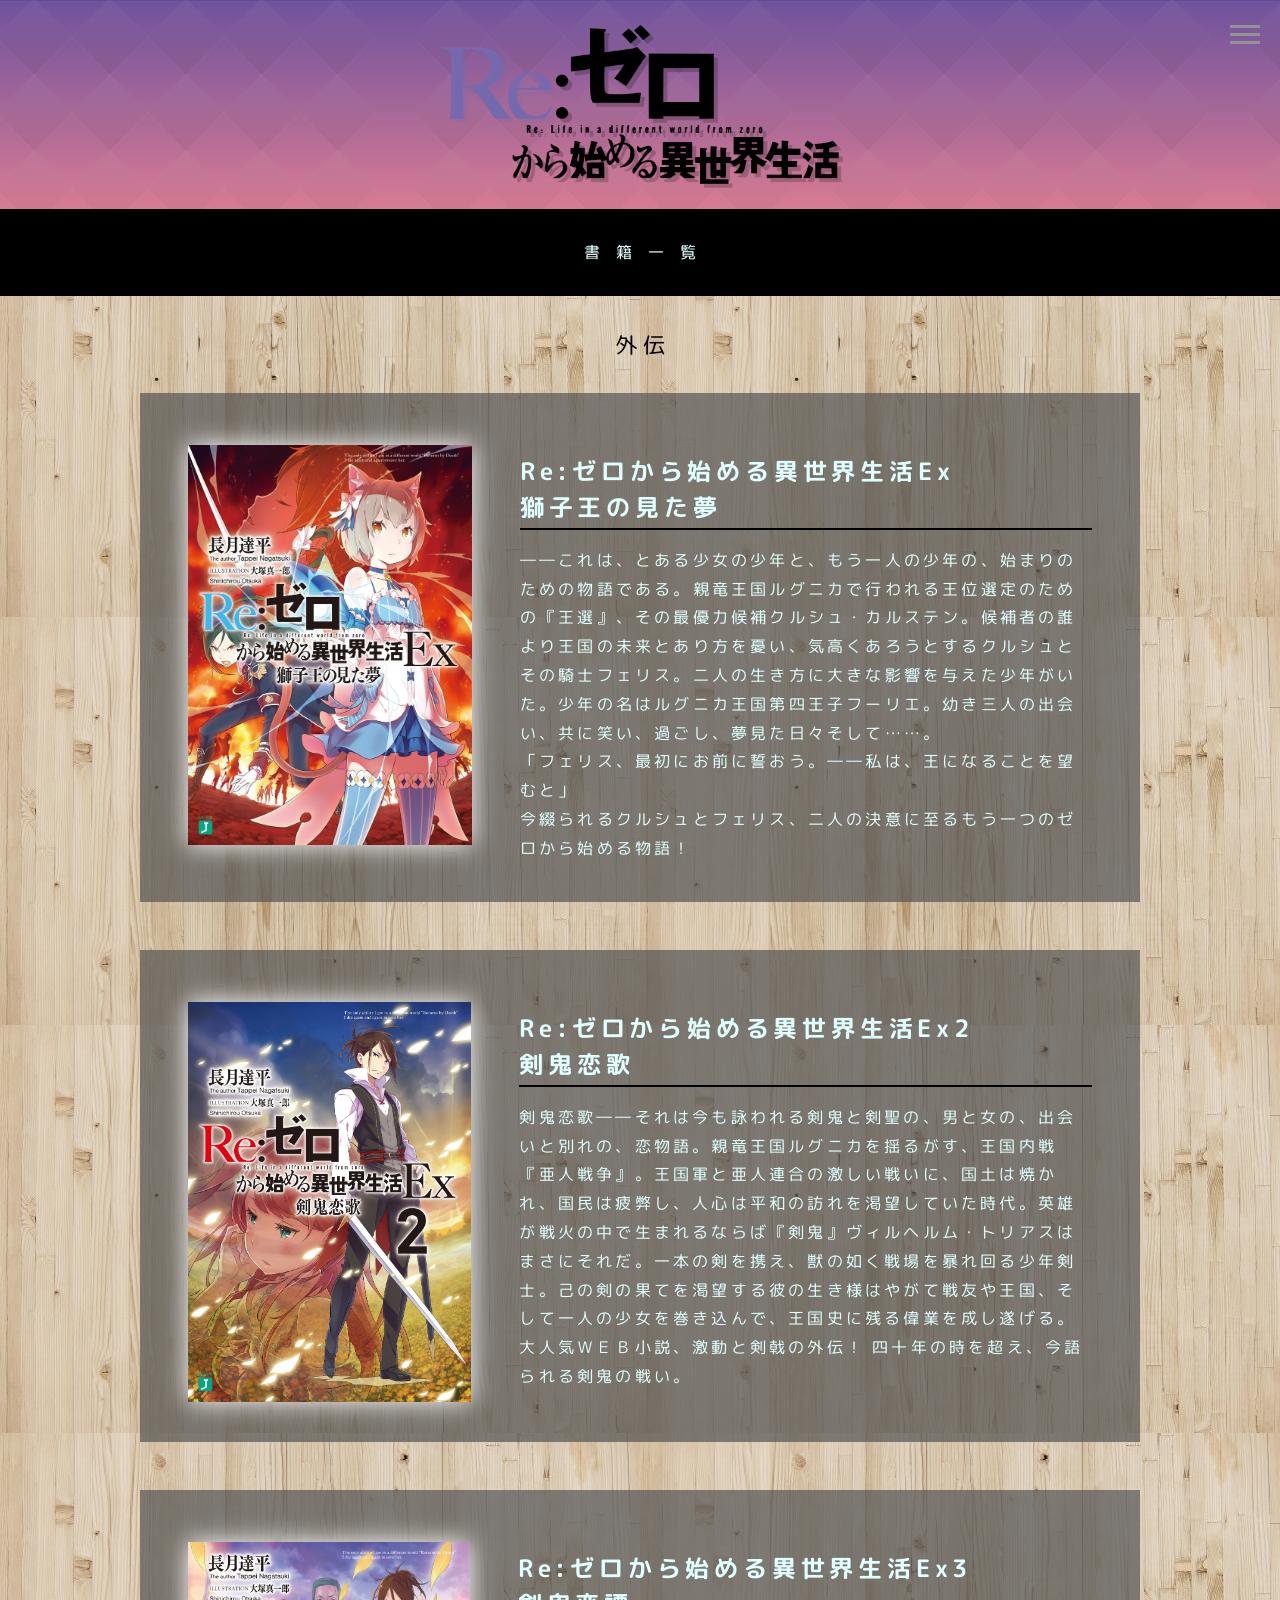
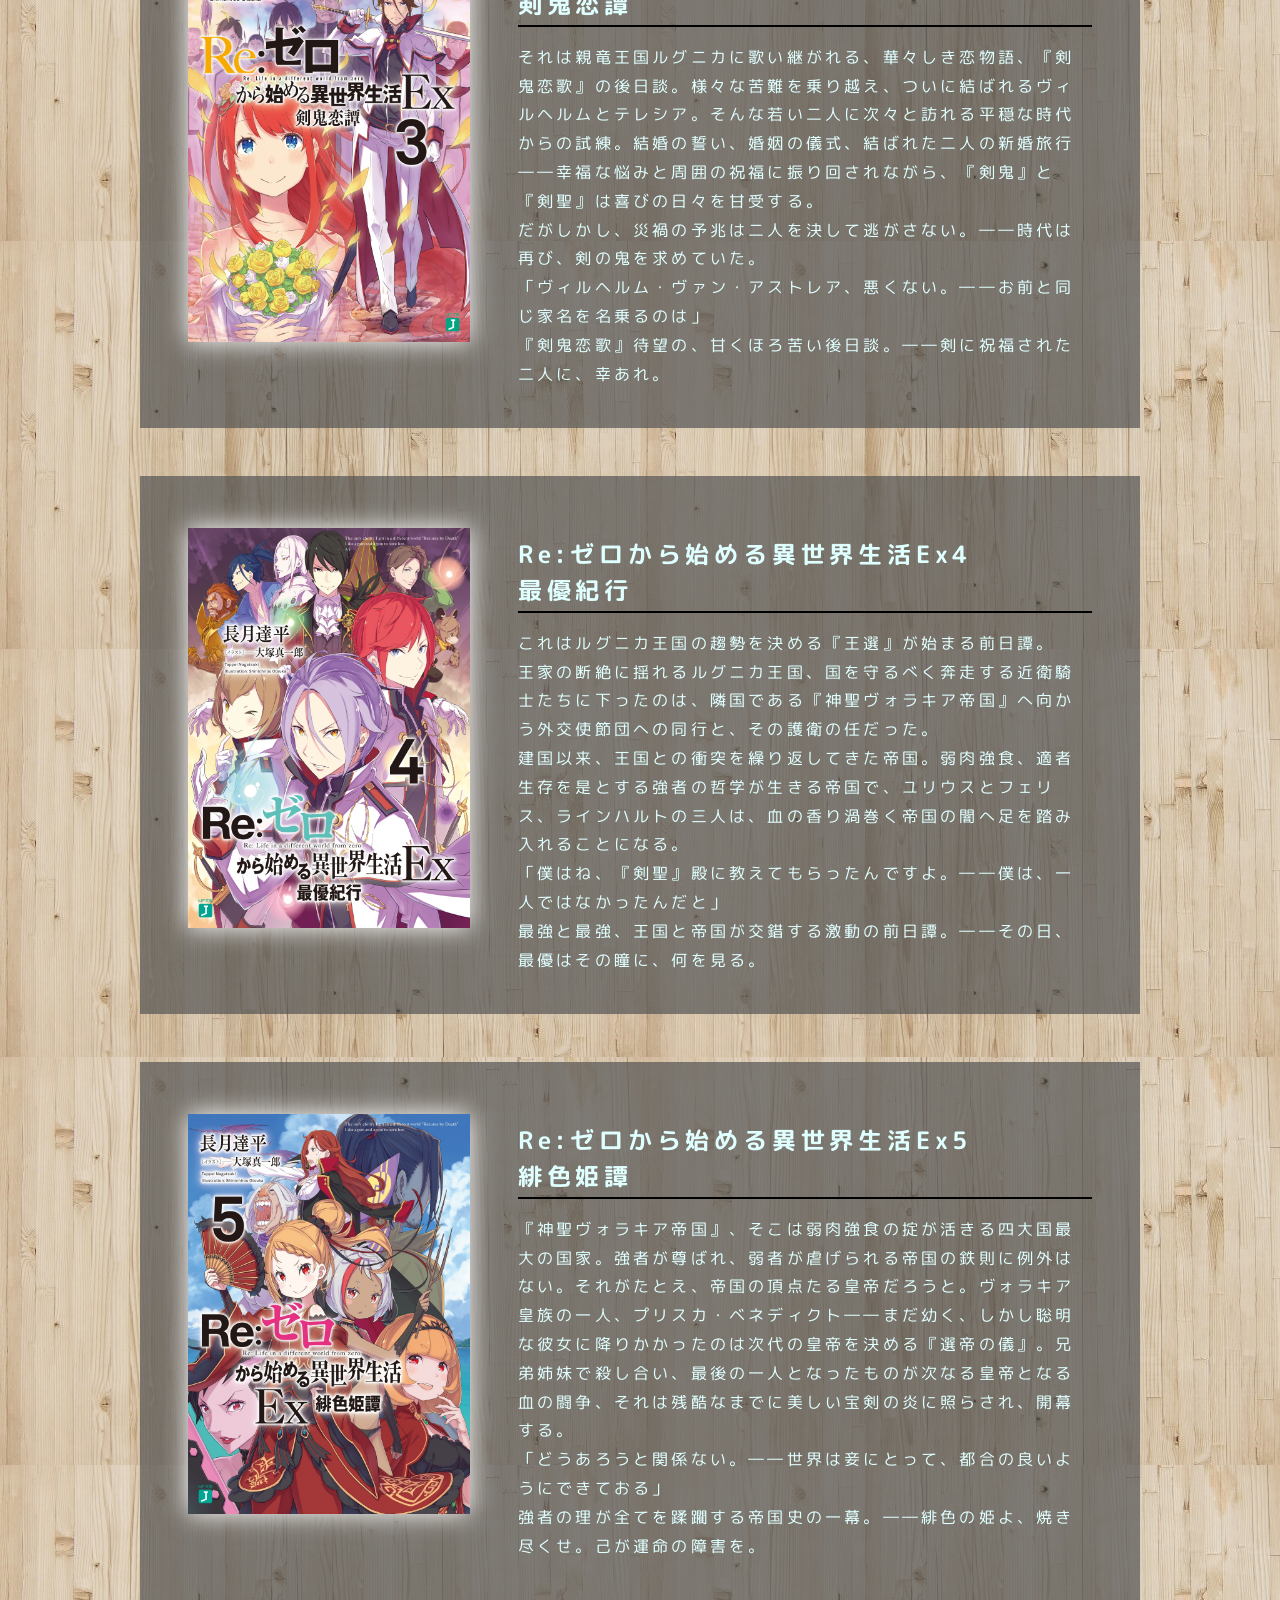
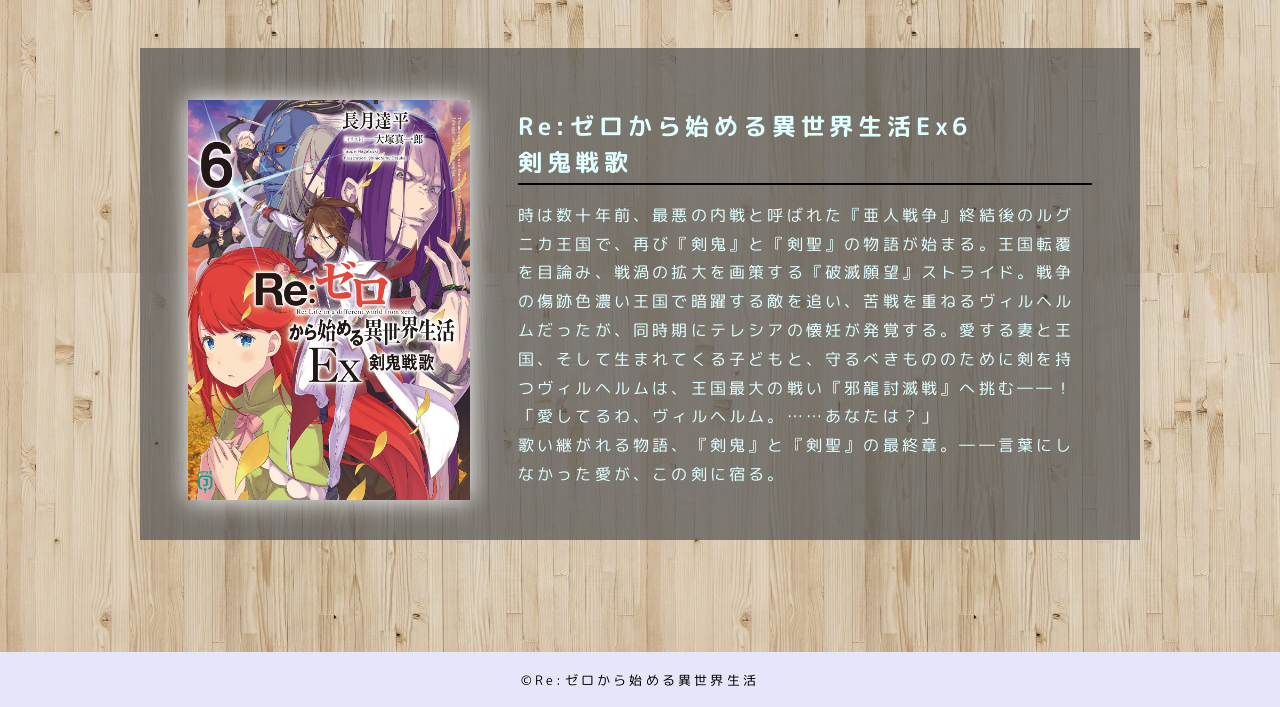
==== index_ex.html @ 00c1532e "first" ====
<!DOCTYPE html>
<html lang="ja">

<head>
  <meta charset="UTF-8">
  <meta name="viewport" content="width=device-width, initial-scale=1.0">
  <title>Re:ゼロから始める異世界生活 書籍一覧</title>
  <link rel="stylesheet"
    href="https://fonts.googleapis.com/css2?family=Material+Symbols+Outlined:opsz,wght,FILL,GRAD@48,400,0,0" />
  <!-- <link href="https://fonts.googleapis.com/earlyaccess/hannari.css" rel="stylesheet">   -->
  <link rel="stylesheet" href="style.css">
  <link rel="shortcut icon" href="7-78067_book-icon-by-book-favicon-free.png" type="image/x-icon">
</head>

<body>
  <header>
    <div id="top">
      <img src="rogo.png" width="400">
      <img src="rogo.png" width="400" class="layer">
    </div>
    <!-- ヘッダーメニューいったん非表示 -->
    <!-- <nav>
      <ul>
        <li><a href="#honpen">本編</a></li>
        <li><a href="#ex">外伝</a></li>
        <li><a href="#short">短編集</a></li>
        <li><a href="#p">公式ガイド</a></li>
      </ul>
    </nav> -->
  </header>

  <!-- ハンバーガーメニュー -->
  <div class="hamburger">
    <span></span>
    <span></span>
    <span></span>
  </div>

  <nav class="menu">
    <ul>
      <li><a href="index.html">本編</a></li>
      <li class="non">外伝</li>
      <li><a href="index_short.html">短編集</a></li>
      <li><a href="index_guide.html">公式ガイド</a></li>
    </ul>
  </nav>

  <main>
    <div class="pagetop">
      <span class="material-symbols-outlined">
        arrow_upward
      </span>
    </div>

    <h1>書籍一覧</h1>
    <h2 id="ex">外伝</h2>

    <div id="book-list"></div>
    
  </main>

  <footer>
    <small>©Re:ゼロから始める異世界生活</small>
  </footer>

  <script src="js/bookcard_ex.js"></script>
  <script src="js/main.js"></script>

</body>

</html>
---- style.css ----
@charset "utf-8";
@import url('https://fonts.googleapis.com/css?family=M+PLUS+Rounded+1c');

html {
  scroll-behavior: smooth;
  font-family: 'M PLUS Rounded 1c', sans-serif;
}

body {
  margin: 0;
}

img {
  vertical-align: bottom;
}

a {
  text-decoration: none;
}

.pagetop {
  cursor: pointer;
  position: fixed;
  right: 30px;
  bottom: 30px;
  display: flex;
  align-items: center;
  justify-content: center;
  width: 64px;
  height: 64px;
  border-radius: 50%;
  transition: .3s;
  color: #555;
  background: #fff;
  opacity: 0;
}

.pagetop:hover {
  box-shadow: 0 0 32px #555;
}

/* メニューのスタイル */
.menu {
  position: fixed;
  top: 0;
  right: -100%; /* 初期状態では画面の外に隠れている */
  width: 300px;
  height: 100%;
  background-color: #000000;
  opacity: 0.9;
  color: #333;
  transition: right 0.3s ease; /* スライドインのアニメーション */
  padding: 20px;
  box-sizing: border-box;
  z-index: 10;
  opacity: 0.9;
}

/* メニューが開いているとき */
.menu.open {
  right: 0;
}

/* ボタンのスタイル */
.hamburger {
  position: fixed;
  top: 20px;
  right: 20px;
  width: 30px;
  cursor: pointer;
  z-index: 20;
}

.hamburger span {
  display: block;
  height: 3px;
  width: 100%;
  background-color: #939393;
  margin: 5px 0;
  transition: 0.4s;
}

/* バツ印に変化するスタイル */
.hamburger.active span:nth-child(1) {
  transform: rotate(45deg) translate(5px, 5px);
}

.hamburger.active span:nth-child(2) {
  opacity: 0;
}

.hamburger.active span:nth-child(3) {
  transform: rotate(-45deg) translate(6px, -6px);
}

/* メニューリストのスタイル */
.menu ul {
  list-style-type: none;
  padding: 0;
  margin-top: 80px;
}

.menu li {
  padding: 20px 0;
  border-bottom: 1px solid #ffffff;
}

.menu li a {
  color: #ffffff;
  text-decoration: none;
  display: block;
}

.non {
  color: #ffffff;
  text-decoration: none;
  display: block;
  opacity: 0.7;
}

/* ヘッダー */
header {
  background-image: url(background-header.png);
  background-size: cover;
  background-size: contain;
  text-align: center;
}

.header img {
  width: calc(100% - 64px);
  height: auto;
}

header img {
  margin: 24px 0; 
  position: absolute;
}

.layer {
  position: relative;
  top: 4px;
  right: -4px;
  opacity: 0.2;
}

/* ヘッダーメニューいったん非表示 */
/* ul {
  display: flex;
  justify-content: center;
  background-color: lavenderblush;
  padding: 0;
  margin: 0;
}

li {
  display: inline-block;
  overflow: hidden;
  list-style: none;
  box-sizing: border-box;
  width: 25%;
  margin: 0;
  border:1px double #eee;
}

nav a {
  height: 64px;
  display: grid;
  text-align:center;
  place-items: center;  
  color: #555;
  font-size: 16px;
  text-decoration: none;
  letter-spacing: 0.2em;
  text-indent: 0.2em;
}

nav a:hover {
  background-color: #ccc;
} */
/* ヘッダーメニューここまで */

/* メイン */
main {
  margin: 0;
  padding-bottom: 64px;
  text-align: center;
  background-image: url(background.jpg);
  color: lightcyan;
}

h1 {
  background-color: black;
  font-size: 16px;
  font-weight: normal;
  margin: 0;
  padding: 32px 0;
  letter-spacing: 1em;
  text-indent: 1em;
}

h2 {
  color: black;
  font-size: 22px;
  font-weight: normal;
  margin: 0;
  padding: 32px 0;
  letter-spacing: 0.3em;
  text-indent: 0.3em;
}

.container {
  background-color: rgba(85, 85, 85, 0.7);
  display: flex;
  box-sizing: border-box;
  width: calc(100% - 80px);
  max-width: 1000px;
  margin: 0px auto 48px;
  padding: 52px 48px 40px;
}

main img {
  box-shadow: 0 0 24px white;
  height: 400px;
}

.intro {
  margin: 8px 0 0 48px;
  text-align: left;
}

h3 {
  font-size: 24px;
  box-sizing: border-box;
  margin: 0;
  padding: 0 0 0.1em;
  border-bottom: 2px double black;
  letter-spacing: 0.2em;
}

p {
  margin: 0;
  padding: 16px 0 0 0;
  line-height: 1.8em;
  letter-spacing: 0.2em;
}

main a {
  display: block;
  margin-top: 96px;
  color: whitesmoke;
  letter-spacing: 0.2em;
  text-indent: 0.2em;
}

/* フッター */
footer {
  margin: 0; 
  padding: 16px 0;
  text-align: center;
  background: lavender;
  letter-spacing: 0.2em;
}

/* 画面幅切り替え */
@media (max-width: 816px){

  .main {
    margin: 0 auto;
  }

  .main img {
    width: calc(100% - 32px);
    height: auto;
  }

  .container {
    display: inline-block;
    text-align: center;
    padding: 32px;
  }

  .intro {
    margin: 0;
  }

  h3 {
    text-align: center;
    margin-top: 32px;
  }

  p {
    margin: 0;
    padding: 32px 0 0 0;
    line-height: 1.8em;
    letter-spacing: 0.3em;
  }
}
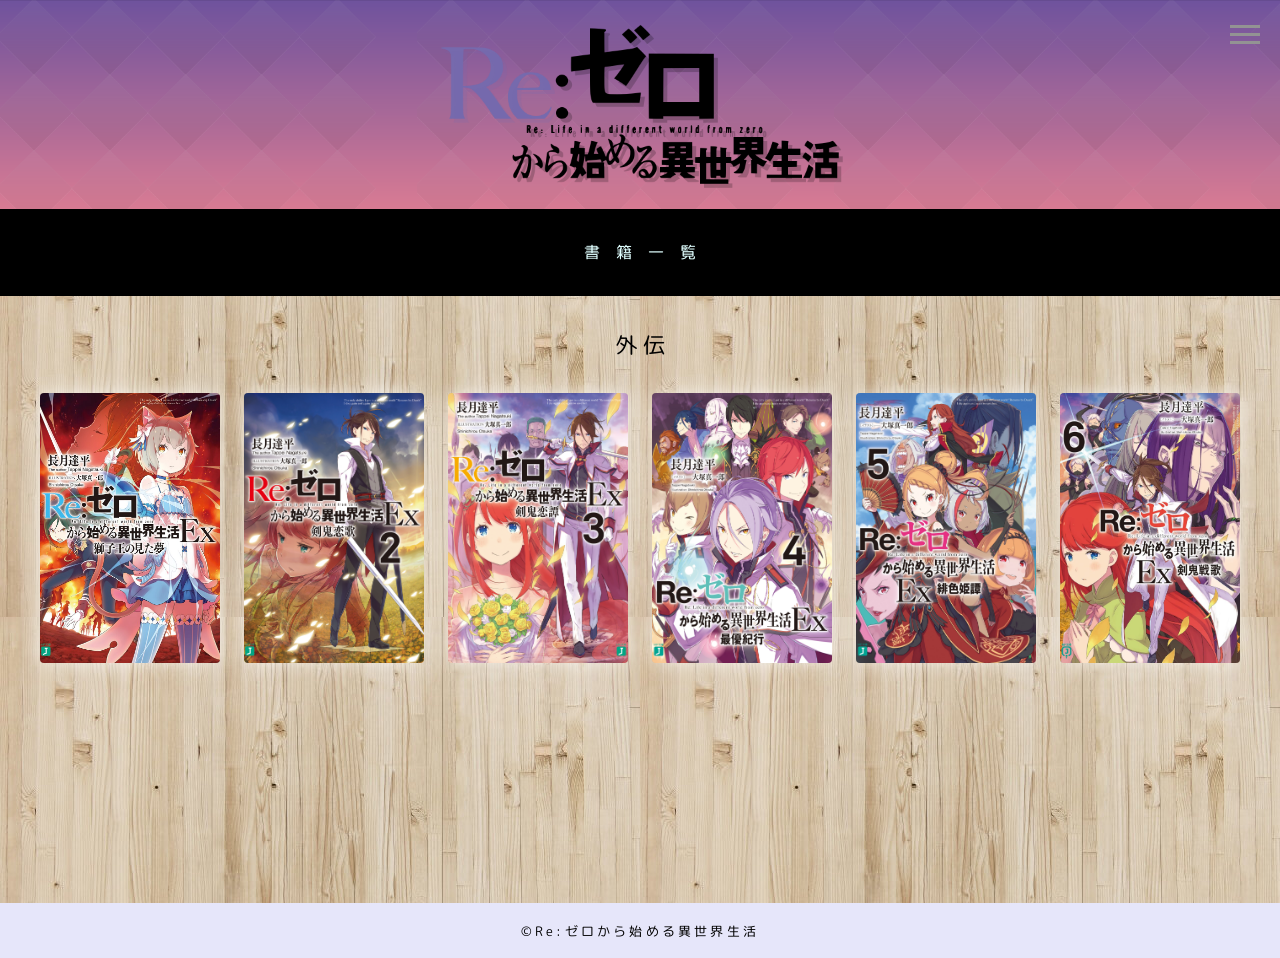
==== commit de5bf197: "・json移動 ・レイアウト変更" ====
--- a/index_ex.html
+++ b/index_ex.html
@@ -55,15 +55,13 @@
     <h1>書籍一覧</h1>
     <h2 id="ex">外伝</h2>
 
-    <div id="book-list"></div>
+    <div id="book-list" data-category="ex"></div>
     
   </main>
 
   <footer>
     <small>©Re:ゼロから始める異世界生活</small>
   </footer>
-
-  <script src="js/bookcard_ex.js"></script>
   <script src="js/main.js"></script>
 
 </body>
--- a/style.css
+++ b/style.css
@@ -8,6 +8,10 @@
 
 body {
   margin: 0;
+}
+
+body.modal-open {
+  overflow: hidden;
 }
 
 img {
@@ -33,35 +37,33 @@
   color: #555;
   background: #fff;
   opacity: 0;
+  z-index: 8;
 }
 
 .pagetop:hover {
   box-shadow: 0 0 32px #555;
 }
 
-/* メニューのスタイル */
+/* メニュー */
 .menu {
   position: fixed;
   top: 0;
-  right: -100%; /* 初期状態では画面の外に隠れている */
+  right: -100%;
   width: 300px;
   height: 100%;
-  background-color: #000000;
-  opacity: 0.9;
+  background-color: #000;
   color: #333;
-  transition: right 0.3s ease; /* スライドインのアニメーション */
+  transition: right 0.3s ease;
   padding: 20px;
   box-sizing: border-box;
   z-index: 10;
   opacity: 0.9;
 }
 
-/* メニューが開いているとき */
 .menu.open {
   right: 0;
 }
 
-/* ボタンのスタイル */
 .hamburger {
   position: fixed;
   top: 20px;
@@ -80,7 +82,6 @@
   transition: 0.4s;
 }
 
-/* バツ印に変化するスタイル */
 .hamburger.active span:nth-child(1) {
   transform: rotate(45deg) translate(5px, 5px);
 }
@@ -93,7 +94,6 @@
   transform: rotate(-45deg) translate(6px, -6px);
 }
 
-/* メニューリストのスタイル */
 .menu ul {
   list-style-type: none;
   padding: 0;
@@ -102,26 +102,23 @@
 
 .menu li {
   padding: 20px 0;
-  border-bottom: 1px solid #ffffff;
-}
-
-.menu li a {
-  color: #ffffff;
+  border-bottom: 1px solid #fff;
+}
+
+.menu li a,
+.non {
+  color: #fff;
   text-decoration: none;
   display: block;
 }
 
 .non {
-  color: #ffffff;
-  text-decoration: none;
-  display: block;
   opacity: 0.7;
 }
 
 /* ヘッダー */
 header {
   background-image: url(background-header.png);
-  background-size: cover;
   background-size: contain;
   text-align: center;
 }
@@ -132,7 +129,7 @@
 }
 
 header img {
-  margin: 24px 0; 
+  margin: 24px 0;
   position: absolute;
 }
 
@@ -143,42 +140,6 @@
   opacity: 0.2;
 }
 
-/* ヘッダーメニューいったん非表示 */
-/* ul {
-  display: flex;
-  justify-content: center;
-  background-color: lavenderblush;
-  padding: 0;
-  margin: 0;
-}
-
-li {
-  display: inline-block;
-  overflow: hidden;
-  list-style: none;
-  box-sizing: border-box;
-  width: 25%;
-  margin: 0;
-  border:1px double #eee;
-}
-
-nav a {
-  height: 64px;
-  display: grid;
-  text-align:center;
-  place-items: center;  
-  color: #555;
-  font-size: 16px;
-  text-decoration: none;
-  letter-spacing: 0.2em;
-  text-indent: 0.2em;
-}
-
-nav a:hover {
-  background-color: #ccc;
-} */
-/* ヘッダーメニューここまで */
-
 /* メイン */
 main {
   margin: 0;
@@ -186,6 +147,7 @@
   text-align: center;
   background-image: url(background.jpg);
   color: lightcyan;
+  min-height: 70vh;
 }
 
 h1 {
@@ -208,90 +170,217 @@
   text-indent: 0.3em;
 }
 
-.container {
-  background-color: rgba(85, 85, 85, 0.7);
-  display: flex;
+/* 書籍画像一覧 */
+#book-list {
+  width: min(1200px, calc(100% - 48px));
+  margin: 0 auto;
+  display: grid;
+  grid-template-columns: repeat(auto-fill, minmax(180px, 1fr));
+  gap: 32px 24px;
+  align-items: start;
+}
+
+.book-card {
+  position: relative;
+  display: block;
+  width: 100%;
+  padding: 0;
+  border: 0;
+  background: transparent;
+  cursor: pointer;
+  overflow: hidden;
+  border-radius: 4px;
+  box-shadow: 0 0 20px rgba(255, 255, 255, 0.72);
+  transition: transform 0.2s ease, box-shadow 0.2s ease;
+}
+
+.book-card:hover,
+.book-card:focus-visible {
+  transform: translateY(-5px);
+  box-shadow: 0 10px 32px rgba(0, 0, 0, 0.45);
+  outline: none;
+}
+
+.book-card img {
+  display: block;
+  width: 100%;
+  height: auto;
+  aspect-ratio: 2 / 3;
+  object-fit: cover;
+}
+
+/* ホバー時はタイトルだけを画像上に表示 */
+.book-card__title {
+  position: absolute;
+  inset: auto 0 0;
+  padding: 44px 14px 14px;
+  color: #fff;
+  background: linear-gradient(transparent, rgba(0, 0, 0, 0.92));
+  font-size: 15px;
+  line-height: 1.6;
+  letter-spacing: 0.06em;
+  text-align: left;
+  opacity: 0;
+  transform: translateY(8px);
+  transition: opacity 0.2s ease, transform 0.2s ease;
+  pointer-events: none;
+}
+
+.book-card:hover .book-card__title,
+.book-card:focus-visible .book-card__title {
+  opacity: 1;
+  transform: translateY(0);
+}
+
+/* 詳細モーダル */
+.book-modal {
+  position: fixed;
+  inset: 0;
+  z-index: 100;
+  display: grid;
+  place-items: center;
+  padding: 24px;
   box-sizing: border-box;
-  width: calc(100% - 80px);
-  max-width: 1000px;
-  margin: 0px auto 48px;
-  padding: 52px 48px 40px;
-}
-
-main img {
-  box-shadow: 0 0 24px white;
-  height: 400px;
-}
-
-.intro {
-  margin: 8px 0 0 48px;
+}
+
+.book-modal__backdrop {
+  position: absolute;
+  inset: 0;
+  background: rgba(0, 0, 0, 0.78);
+  backdrop-filter: blur(4px);
+}
+
+.book-modal__panel {
+  position: relative;
+  z-index: 1;
+  width: min(920px, 100%);
+  max-height: min(82vh, 760px);
+  display: grid;
+  grid-template-columns: minmax(220px, 320px) minmax(0, 1fr);
+  gap: 32px;
+  overflow: auto;
+  box-sizing: border-box;
+  padding: 32px;
+  border-radius: 10px;
+  background: rgba(27, 27, 27, 0.98);
+  color: #f7f7f7;
+  box-shadow: 0 24px 70px rgba(0, 0, 0, 0.58);
   text-align: left;
 }
 
-h3 {
-  font-size: 24px;
-  box-sizing: border-box;
-  margin: 0;
-  padding: 0 0 0.1em;
-  border-bottom: 2px double black;
-  letter-spacing: 0.2em;
-}
-
-p {
-  margin: 0;
-  padding: 16px 0 0 0;
-  line-height: 1.8em;
-  letter-spacing: 0.2em;
-}
-
-main a {
-  display: block;
-  margin-top: 96px;
-  color: whitesmoke;
-  letter-spacing: 0.2em;
-  text-indent: 0.2em;
+.book-modal__close {
+  position: absolute;
+  top: 10px;
+  right: 14px;
+  border: 0;
+  background: transparent;
+  color: #fff;
+  font-size: 36px;
+  line-height: 1;
+  cursor: pointer;
+}
+
+.book-modal__close:focus-visible {
+  outline: 2px solid #fff;
+  outline-offset: 3px;
+}
+
+.book-modal__image-wrap {
+  align-self: start;
+}
+
+.book-modal__image {
+  display: block;
+  width: 100%;
+  height: auto;
+  box-shadow: 0 0 24px rgba(255, 255, 255, 0.38);
+}
+
+.book-modal__content {
+  padding: 8px 8px 8px 0;
+}
+
+.book-modal__title {
+  margin: 0 40px 0 0;
+  padding-bottom: 14px;
+  border-bottom: 1px solid rgba(255, 255, 255, 0.35);
+  font-size: clamp(20px, 2.5vw, 28px);
+  line-height: 1.5;
+  letter-spacing: 0.08em;
+}
+
+.book-modal__description {
+  margin: 0;
+  padding-top: 22px;
+  font-size: 15px;
+  line-height: 1.9;
+  letter-spacing: 0.06em;
+}
+
+.load-error {
+  grid-column: 1 / -1;
+  margin: 0;
+  padding: 24px;
+  background: rgba(0, 0, 0, 0.75);
+  color: #fff;
+  line-height: 1.8;
 }
 
 /* フッター */
 footer {
-  margin: 0; 
+  margin: 0;
   padding: 16px 0;
   text-align: center;
   background: lavender;
   letter-spacing: 0.2em;
 }
 
-/* 画面幅切り替え */
-@media (max-width: 816px){
-
-  .main {
+@media (max-width: 700px) {
+  header img {
+    width: min(400px, calc(100% - 48px));
+    height: auto;
+  }
+
+  #book-list {
+    width: min(100% - 32px, 640px);
+    grid-template-columns: repeat(2, minmax(0, 1fr));
+    gap: 20px 14px;
+  }
+
+  .book-modal {
+    padding: 14px;
+  }
+
+  .book-modal__panel {
+    max-height: 90vh;
+    grid-template-columns: 1fr;
+    gap: 22px;
+    padding: 42px 20px 24px;
+  }
+
+  .book-modal__image {
+    width: min(260px, 80%);
     margin: 0 auto;
   }
 
-  .main img {
-    width: calc(100% - 32px);
-    height: auto;
-  }
-
-  .container {
-    display: inline-block;
+  .book-modal__content {
+    padding: 0;
+  }
+
+  .book-modal__title {
+    margin-right: 0;
     text-align: center;
-    padding: 32px;
-  }
-
-  .intro {
-    margin: 0;
-  }
-
-  h3 {
-    text-align: center;
-    margin-top: 32px;
-  }
-
-  p {
-    margin: 0;
-    padding: 32px 0 0 0;
-    line-height: 1.8em;
-    letter-spacing: 0.3em;
-  }
-}+  }
+}
+
+@media (max-width: 420px) {
+  #book-list {
+    grid-template-columns: repeat(2, minmax(0, 1fr));
+    gap: 16px 10px;
+  }
+
+  .book-card__title {
+    padding: 36px 10px 10px;
+    font-size: 12px;
+  }
+}
